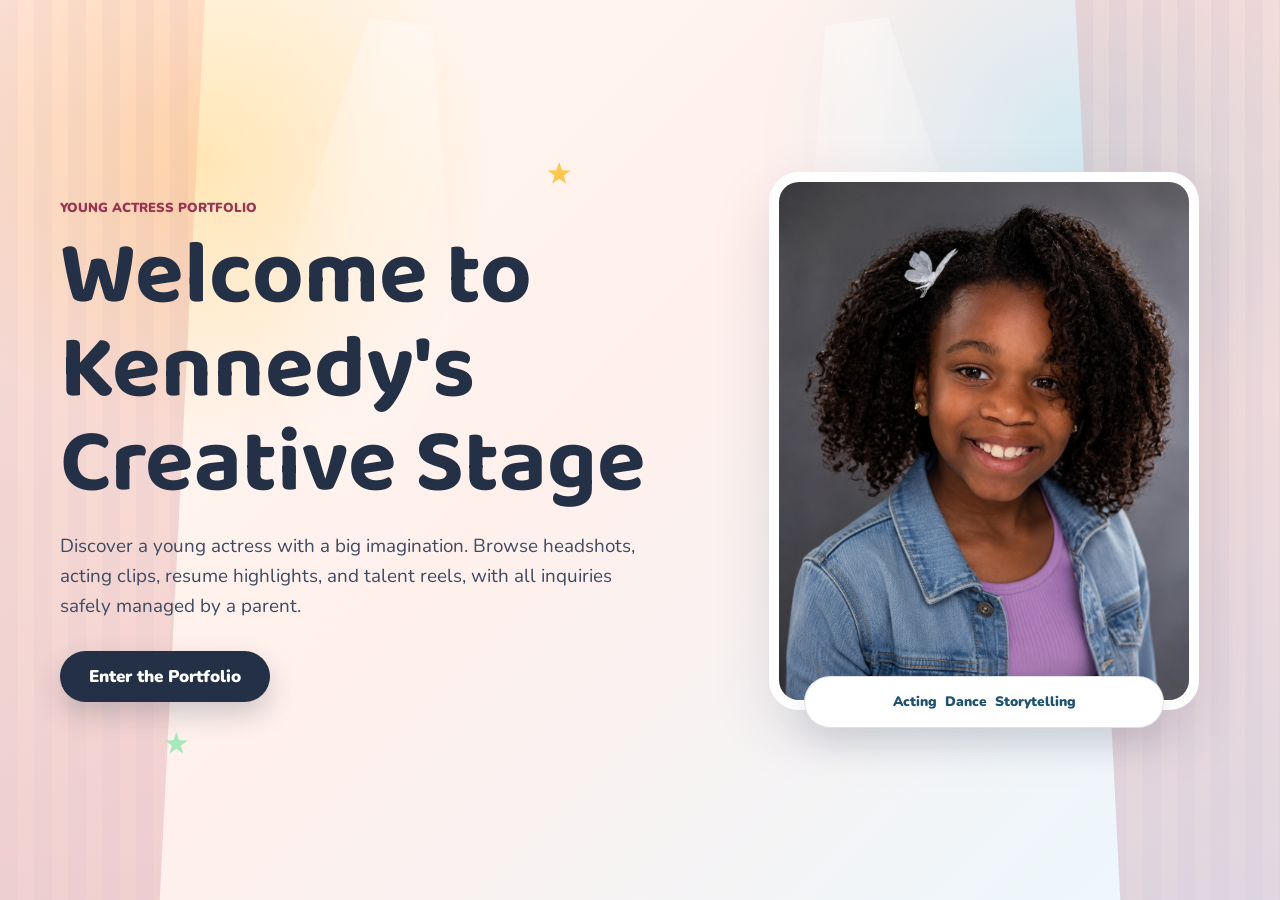
==== Kennedy_site/index.html @ 82f223d7 "Add Kennedy acting website" ====
<!doctype html>
<html lang="en">
  <head>
    <meta charset="utf-8">
    <meta name="viewport" content="width=device-width, initial-scale=1">
    <meta
      name="description"
      content="Welcome page for Kennedy's parent-managed young actress portfolio."
    >
    <title>Welcome | Kennedy Young Actress Portfolio</title>
    <link rel="preconnect" href="https://fonts.googleapis.com">
    <link rel="preconnect" href="https://fonts.gstatic.com" crossorigin>
    <link
      href="https://fonts.googleapis.com/css2?family=Baloo+2:wght@500;600;700&family=Nunito:wght@400;600;700;800&display=swap"
      rel="stylesheet"
    >
    <link rel="stylesheet" href="styles.css">
  </head>
  <body class="opening-page">
    <a class="skip-link" href="#opening">Skip to welcome</a>

    <main class="opening" id="opening">
      <div class="opening-stage" aria-hidden="true">
        <span class="curtain curtain-left"></span>
        <span class="curtain curtain-right"></span>
        <span class="opening-light opening-light-one"></span>
        <span class="opening-light opening-light-two"></span>
        <span class="opening-star star-one"></span>
        <span class="opening-star star-two"></span>
        <span class="opening-star star-three"></span>
      </div>

      <section class="opening-content reveal visible" aria-labelledby="opening-title">
        <p class="eyebrow">Young actress portfolio</p>
        <h1 id="opening-title">Welcome to Kennedy's Creative Stage</h1>
        <p>
          Discover a young actress with a big imagination. Browse headshots, acting clips,
          resume highlights, and talent reels, with all inquiries safely managed by a parent.
        </p>
        <a class="button primary opening-button" href="main.html">
          Enter the Portfolio
        </a>
      </section>

      <aside class="opening-photo reveal visible" aria-label="Portfolio preview">
        <img src="assets/opening-headshot.png" alt="Approved smiling headshot for Kennedy's acting portfolio">
        <div class="opening-badge">
          <span>Acting</span>
          <span>Dance</span>
          <span>Storytelling</span>
        </div>
      </aside>
    </main>
  </body>
</html>
---- Kennedy_site/styles.css ----
:root {
  --ink: #243045;
  --muted: #657188;
  --paper: #fffdf7;
  --peach: #ff846f;
  --gold: #ffc84d;
  --sky: #88d8f7;
  --mint: #a7e8bd;
  --lavender: #c7b7ff;
  --rose: #fff0ec;
  --blue-ink: #1d5272;
  --line: rgba(36, 48, 69, 0.14);
  --shadow: 0 22px 60px rgba(44, 45, 80, 0.13);
}

* {
  box-sizing: border-box;
}

html {
  scroll-behavior: smooth;
}

body {
  margin: 0;
  color: var(--ink);
  background: var(--paper);
  font-family: "Nunito", system-ui, -apple-system, BlinkMacSystemFont, "Segoe UI", sans-serif;
  font-size: 17px;
  line-height: 1.6;
}

img {
  display: block;
  max-width: 100%;
}

a {
  color: inherit;
}

button,
input,
select,
textarea {
  font: inherit;
}

.skip-link {
  position: absolute;
  top: 12px;
  left: 12px;
  z-index: 20;
  padding: 10px 14px;
  color: #fff;
  background: var(--ink);
  border-radius: 999px;
  transform: translateY(-140%);
  transition: transform 160ms ease;
}

.skip-link:focus {
  transform: translateY(0);
}

.site-header {
  position: sticky;
  top: 0;
  z-index: 10;
  background: rgba(255, 253, 247, 0.88);
  border-bottom: 1px solid var(--line);
  backdrop-filter: blur(18px);
}

.nav {
  display: flex;
  align-items: center;
  justify-content: space-between;
  width: min(1160px, calc(100% - 32px));
  min-height: 76px;
  margin: 0 auto;
  gap: 20px;
}

.brand {
  display: inline-flex;
  align-items: center;
  gap: 10px;
  color: var(--ink);
  font-weight: 900;
  text-decoration: none;
}

.brand-mark {
  display: grid;
  width: 42px;
  height: 42px;
  place-items: center;
  color: #fff;
  background: var(--peach);
  border: 3px solid #fff;
  border-radius: 50%;
  box-shadow: 0 8px 18px rgba(255, 132, 111, 0.35);
}

.nav-links {
  display: flex;
  align-items: center;
  gap: 6px;
}

.nav-links a {
  padding: 10px 12px;
  color: var(--blue-ink);
  font-size: 0.95rem;
  font-weight: 800;
  text-decoration: none;
  border-radius: 999px;
}

.nav-links a:hover,
.nav-links a:focus-visible {
  background: #eaf8ff;
  outline: none;
}

.menu-toggle {
  display: none;
  width: 46px;
  height: 46px;
  padding: 11px;
  background: #fff;
  border: 1px solid var(--line);
  border-radius: 50%;
}

.menu-toggle span {
  display: block;
  height: 2px;
  margin: 5px 0;
  background: var(--ink);
}

.section-band,
.section-wrap {
  position: relative;
  padding: 86px max(20px, calc((100vw - 1160px) / 2));
}

.section-band {
  background:
    radial-gradient(circle at 10% 12%, rgba(255, 200, 77, 0.27), transparent 24%),
    radial-gradient(circle at 91% 8%, rgba(136, 216, 247, 0.28), transparent 22%),
    #fff7f1;
}

.hero {
  display: grid;
  grid-template-columns: minmax(0, 1.02fr) minmax(320px, 0.78fr);
  align-items: center;
  min-height: calc(100vh - 76px);
  padding-top: 52px;
  padding-bottom: 58px;
  gap: 44px;
  overflow: hidden;
}

.hero::after {
  position: absolute;
  right: 8%;
  bottom: -28px;
  width: 210px;
  height: 72px;
  content: "";
  background: repeating-linear-gradient(90deg, var(--ink) 0 16px, #fff 16px 30px);
  border: 8px solid var(--ink);
  border-radius: 10px 10px 26px 26px;
  opacity: 0.08;
  transform: rotate(-5deg);
}

.hero-copy,
.hero-media,
.section-heading,
.about-card,
.trait-board,
.clip-card,
.gallery-item,
.resume-panel,
.resume-list,
.main-reel,
.mini-clip,
blockquote,
.contact-form,
.safety-card {
  position: relative;
  z-index: 1;
}

.eyebrow {
  margin: 0 0 10px;
  color: #9b3452;
  font-size: 0.82rem;
  font-weight: 900;
  letter-spacing: 0;
  text-transform: uppercase;
}

h1,
h2,
h3 {
  margin: 0;
  font-family: "Baloo 2", "Nunito", system-ui, sans-serif;
  line-height: 1.05;
  letter-spacing: 0;
}

h1 {
  max-width: 780px;
  font-size: clamp(3rem, 5.2vw, 4.45rem);
}

h2 {
  max-width: 760px;
  font-size: clamp(2.2rem, 4.8vw, 4rem);
}

h3 {
  font-size: 1.45rem;
}

.hero-intro {
  max-width: 690px;
  margin: 18px 0 0;
  color: #3f4b62;
  font-size: 1.12rem;
}

.hero-actions,
.filter-row {
  display: flex;
  flex-wrap: wrap;
  gap: 12px;
  margin-top: 28px;
}

.button,
.chip {
  display: inline-flex;
  min-height: 48px;
  align-items: center;
  justify-content: center;
  padding: 12px 20px;
  font-weight: 900;
  text-decoration: none;
  border: 0;
  border-radius: 999px;
  cursor: pointer;
}

.button.primary,
.chip.active {
  color: #fff;
  background: var(--ink);
  box-shadow: 0 12px 28px rgba(36, 48, 69, 0.22);
}

.button.secondary,
.chip {
  color: var(--ink);
  background: #fff;
  border: 1px solid var(--line);
}

.button:hover,
.button:focus-visible,
.chip:hover,
.chip:focus-visible {
  outline: 3px solid rgba(136, 216, 247, 0.45);
  outline-offset: 3px;
}

.hero-media {
  align-self: stretch;
  display: grid;
  align-items: end;
}

.hero-media img {
  width: min(100%, 420px);
  aspect-ratio: 2 / 3;
  object-fit: contain;
  border: 10px solid #fff;
  border-radius: 28px;
  box-shadow: var(--shadow);
}

.photo-note {
  width: min(78%, 340px);
  margin: -52px auto 0;
  padding: 16px 18px;
  color: #3a4050;
  background: #fff;
  border: 1px solid var(--line);
  border-radius: 18px;
  box-shadow: 0 14px 38px rgba(44, 45, 80, 0.12);
}

.photo-note strong {
  display: block;
  color: var(--ink);
}

.hero-art .spark {
  position: absolute;
  display: block;
  border-radius: 999px;
  animation: floaty 6s ease-in-out infinite;
}

.hero-art {
  position: absolute;
  inset: 0;
  pointer-events: none;
}

.spark-one {
  top: 24%;
  left: 4%;
  width: 90px;
  height: 90px;
  background: var(--gold);
}

.spark-two {
  top: 17%;
  right: 34%;
  width: 58px;
  height: 58px;
  background: var(--mint);
  animation-delay: -2s;
}

.spark-three {
  right: 3%;
  bottom: 22%;
  width: 76px;
  height: 76px;
  background: var(--lavender);
  animation-delay: -4s;
}

.section-heading {
  margin-bottom: 32px;
}

.about-grid {
  display: grid;
  grid-template-columns: minmax(0, 1.05fr) minmax(280px, 0.95fr);
  gap: 24px;
}

.about-card,
.trait-board,
.resume-panel,
.resume-list,
.safety-card,
.contact-form {
  background: #fff;
  border: 1px solid var(--line);
  border-radius: 24px;
  box-shadow: 0 14px 40px rgba(44, 45, 80, 0.08);
}

.about-card,
.resume-panel,
.safety-card,
.contact-form {
  padding: 28px;
}

.about-card p:last-child,
.safety-card p:last-child {
  margin-bottom: 0;
}

.trait-board {
  display: grid;
  grid-template-columns: 1fr 1fr;
  gap: 1px;
  overflow: hidden;
  background: var(--line);
}

.trait-board div {
  min-height: 150px;
  padding: 24px;
  background: #fff;
}

.trait-board span,
.clip-date,
.small-note {
  display: block;
  color: var(--muted);
  font-size: 0.92rem;
  font-weight: 800;
}

.trait-board strong {
  display: block;
  margin-top: 8px;
  font-size: 1.12rem;
  line-height: 1.25;
}

.clip-grid,
.testimonial-grid {
  display: grid;
  grid-template-columns: repeat(4, minmax(0, 1fr));
  gap: 18px;
}

.clip-card,
blockquote {
  padding: 18px;
  background: #fff;
  border: 1px solid var(--line);
  border-radius: 20px;
  box-shadow: 0 14px 36px rgba(44, 45, 80, 0.08);
}

.video-placeholder,
.main-reel {
  position: relative;
  display: grid;
  min-height: 180px;
  place-items: center;
  overflow: hidden;
  background:
    linear-gradient(135deg, rgba(255, 132, 111, 0.88), rgba(136, 216, 247, 0.84)),
    repeating-linear-gradient(90deg, rgba(255, 255, 255, 0.24) 0 10px, transparent 10px 20px);
  border-radius: 16px;
}

.video-placeholder::before,
.main-reel::before {
  position: absolute;
  inset: auto 20% 0;
  height: 70%;
  content: "";
  background: radial-gradient(ellipse at center, rgba(255, 255, 255, 0.7), transparent 70%);
  clip-path: polygon(42% 0, 58% 0, 100% 100%, 0 100%);
  opacity: 0.62;
  animation: spotlight 4.2s ease-in-out infinite alternate;
}

.clip-video {
  display: block;
  width: 100%;
  min-height: 180px;
  object-fit: contain;
  background: var(--ink);
  border-radius: 16px;
}

.clip-video-landscape {
  aspect-ratio: 16 / 9;
}

.play-icon {
  position: relative;
  z-index: 1;
  display: grid;
  width: 58px;
  height: 58px;
  place-items: center;
  background: #fff;
  border-radius: 50%;
  box-shadow: 0 12px 24px rgba(36, 48, 69, 0.18);
}

.play-icon::after {
  width: 0;
  height: 0;
  margin-left: 5px;
  content: "";
  border-top: 12px solid transparent;
  border-bottom: 12px solid transparent;
  border-left: 18px solid var(--peach);
}

.play-icon.large {
  width: 80px;
  height: 80px;
}

.clip-card p {
  margin-bottom: 0;
}

.gallery-grid {
  display: grid;
  grid-template-columns: 1.2fr 0.8fr 0.8fr;
  gap: 18px;
}

.gallery-item {
  margin: 0;
  overflow: hidden;
  background: #fff;
  border: 1px solid var(--line);
  border-radius: 20px;
  box-shadow: 0 14px 36px rgba(44, 45, 80, 0.08);
}

.gallery-item.feature {
  grid-row: span 2;
}

.gallery-item img,
.gallery-placeholder,
.gallery-video {
  width: 100%;
  min-height: 250px;
  aspect-ratio: 1 / 1;
  object-fit: cover;
}

.gallery-video {
  display: block;
  background: var(--ink);
}

.headshot-showcase {
  margin-top: 28px;
}

.headshot-showcase h3 {
  margin-bottom: 14px;
}

.headshot-grid {
  display: grid;
  grid-template-columns: repeat(4, minmax(0, 1fr));
  gap: 18px;
}

.headshot-card {
  margin: 0;
  overflow: hidden;
  background: #fff;
  border: 1px solid var(--line);
  border-radius: 20px;
  box-shadow: 0 14px 36px rgba(44, 45, 80, 0.08);
}

.headshot-card img {
  width: 100%;
  aspect-ratio: 2 / 3;
  object-fit: contain;
  background: #eef5f1;
}

.gallery-item.feature img {
  min-height: 530px;
  aspect-ratio: 2 / 3;
  object-fit: contain;
  background: #eef5f1;
}

.gallery-placeholder {
  background:
    radial-gradient(circle at 72% 28%, #fff 0 7%, transparent 8%),
    linear-gradient(135deg, var(--sky), var(--mint));
}

.gallery-placeholder.script {
  background:
    linear-gradient(90deg, transparent 48%, rgba(36, 48, 69, 0.1) 49% 51%, transparent 52%),
    repeating-linear-gradient(0deg, #fff 0 22px, #e8f5ff 22px 24px);
}

.gallery-placeholder.dance {
  background:
    radial-gradient(circle at 30% 30%, #fff 0 10%, transparent 11%),
    conic-gradient(from 70deg, var(--peach), var(--gold), var(--lavender), var(--sky), var(--peach));
}

.gallery-placeholder.spotlight {
  background:
    radial-gradient(ellipse at center bottom, rgba(255, 255, 255, 0.8), transparent 48%),
    linear-gradient(135deg, #23304a, #6d5cc5 50%, #ff846f);
}

figcaption {
  padding: 14px 16px 16px;
  color: #3f4b62;
  font-size: 0.95rem;
  font-weight: 800;
}

.resume-layout,
.contact-layout,
.reel-layout {
  display: grid;
  grid-template-columns: 0.72fr 1.28fr;
  gap: 24px;
  align-items: start;
}

.resume-panel {
  position: sticky;
  top: 100px;
}

.resume-panel .button {
  margin-top: 18px;
}

.resume-columns {
  display: grid;
  grid-template-columns: 1fr 1fr;
  gap: 18px;
}

.resume-list {
  padding: 22px;
}

.resume-list ul {
  padding-left: 22px;
  margin-bottom: 0;
}

.main-reel {
  min-height: 430px;
  color: #fff;
  border: 8px solid #fff;
  box-shadow: var(--shadow);
}

.main-reel p {
  position: relative;
  z-index: 1;
  margin: 12px 0 0;
  font-size: 1.2rem;
  font-weight: 900;
}

.supporting-clips {
  display: grid;
  gap: 16px;
}

.mini-clip {
  display: grid;
  grid-template-columns: 58px 1fr;
  gap: 16px;
  align-items: center;
  padding: 18px;
  background: #fff;
  border: 1px solid var(--line);
  border-radius: 18px;
}

.mini-clip span {
  display: grid;
  width: 58px;
  height: 58px;
  place-items: center;
  color: #fff;
  font-weight: 900;
  background: var(--peach);
  border-radius: 50%;
}

.mini-clip p,
blockquote p {
  margin: 6px 0 0;
}

blockquote {
  margin: 0;
}

blockquote p {
  font-size: 1.05rem;
  font-weight: 700;
}

cite {
  display: block;
  margin-top: 18px;
  color: var(--muted);
  font-style: normal;
  font-weight: 900;
}

.contact-layout {
  grid-template-columns: minmax(0, 1fr) 360px;
}

.contact-form {
  display: grid;
  grid-template-columns: 1fr 1fr;
  gap: 18px;
}

.contact-form label {
  display: grid;
  gap: 8px;
  color: var(--blue-ink);
  font-weight: 900;
}

.contact-form label:nth-last-of-type(1),
.contact-form button {
  grid-column: 1 / -1;
}

input,
select,
textarea {
  width: 100%;
  color: var(--ink);
  background: #fffdfb;
  border: 1px solid var(--line);
  border-radius: 14px;
  padding: 13px 14px;
}

textarea {
  resize: vertical;
}

input:focus,
select:focus,
textarea:focus {
  border-color: var(--blue-ink);
  outline: 3px solid rgba(136, 216, 247, 0.35);
}

.safety-card {
  background: #f1fbff;
}

.social-placeholders {
  display: flex;
  gap: 10px;
  margin-top: 22px;
}

.social-placeholders a {
  display: grid;
  width: 44px;
  height: 44px;
  place-items: center;
  color: #fff;
  font-size: 0.82rem;
  font-weight: 900;
  text-decoration: none;
  background: var(--ink);
  border-radius: 50%;
}

.site-footer {
  display: flex;
  align-items: center;
  justify-content: space-between;
  gap: 16px;
  padding: 28px max(20px, calc((100vw - 1160px) / 2));
  color: #fff;
  background: var(--ink);
}

.site-footer a {
  font-weight: 900;
}

.opening-page {
  min-height: 100vh;
  overflow-x: hidden;
  background:
    radial-gradient(circle at 16% 18%, rgba(255, 200, 77, 0.35), transparent 22%),
    radial-gradient(circle at 84% 16%, rgba(136, 216, 247, 0.34), transparent 24%),
    linear-gradient(135deg, #fffaf0 0%, #fff0ec 47%, #eaf8ff 100%);
}

.opening {
  position: relative;
  display: grid;
  grid-template-columns: minmax(0, 0.98fr) minmax(300px, 0.72fr);
  width: min(1160px, calc(100% - 40px));
  min-height: 100vh;
  align-items: center;
  gap: 46px;
  margin: 0 auto;
  padding: 64px 0;
}

.opening-stage {
  position: absolute;
  inset: 0;
  pointer-events: none;
}

.curtain {
  position: fixed;
  top: 0;
  bottom: 0;
  width: 16vw;
  min-width: 90px;
  opacity: 0.18;
  background:
    repeating-linear-gradient(90deg, rgba(155, 52, 82, 0.36) 0 18px, rgba(255, 132, 111, 0.2) 18px 34px),
    linear-gradient(180deg, var(--peach), #9b3452);
}

.curtain-left {
  left: 0;
  clip-path: polygon(0 0, 100% 0, 78% 100%, 0 100%);
}

.curtain-right {
  right: 0;
  clip-path: polygon(0 0, 100% 0, 100% 100%, 22% 100%);
}

.opening-light {
  position: absolute;
  top: 2%;
  width: 34%;
  height: 92%;
  opacity: 0.44;
  background: radial-gradient(ellipse at top, rgba(255, 255, 255, 0.95), rgba(255, 255, 255, 0.18) 38%, transparent 70%);
  clip-path: polygon(42% 0, 58% 0, 100% 100%, 0 100%);
  animation: spotlight 4.6s ease-in-out infinite alternate;
}

.opening-light-one {
  left: 8%;
  transform: rotate(7deg);
}

.opening-light-two {
  right: 10%;
  animation-delay: -1.8s;
  transform: rotate(-7deg);
}

.opening-star {
  position: absolute;
  width: 24px;
  height: 24px;
  background: var(--gold);
  clip-path: polygon(50% 0, 62% 34%, 98% 35%, 69% 56%, 79% 91%, 50% 70%, 21% 91%, 31% 56%, 2% 35%, 38% 34%);
  animation: floaty 5s ease-in-out infinite;
}

.star-one {
  top: 18%;
  left: 42%;
}

.star-two {
  right: 5%;
  bottom: 26%;
  background: var(--lavender);
  animation-delay: -1.2s;
}

.star-three {
  bottom: 16%;
  left: 9%;
  background: var(--mint);
  animation-delay: -2.4s;
}

.opening-content,
.opening-photo {
  position: relative;
  z-index: 1;
}

.opening-content {
  max-width: 680px;
  padding: 34px 0;
}

.opening-content h1 {
  font-size: clamp(3.15rem, 7vw, 6.2rem);
}

.opening-content p:not(.eyebrow) {
  max-width: 590px;
  margin: 20px 0 0;
  color: #3f4b62;
  font-size: 1.18rem;
}

.opening-button {
  margin-top: 30px;
  min-width: 210px;
}

.opening-photo {
  display: grid;
  justify-items: center;
}

.opening-photo img {
  width: min(100%, 430px);
  aspect-ratio: 4 / 5;
  object-fit: cover;
  border: 10px solid #fff;
  border-radius: 30px;
  box-shadow: var(--shadow);
}

.opening-badge {
  display: flex;
  flex-wrap: wrap;
  justify-content: center;
  gap: 8px;
  width: min(92%, 360px);
  margin-top: -34px;
  padding: 14px;
  background: #fff;
  border: 1px solid var(--line);
  border-radius: 999px;
  box-shadow: 0 14px 34px rgba(36, 48, 69, 0.12);
}

.opening-badge span {
  color: var(--blue-ink);
  font-size: 0.86rem;
  font-weight: 900;
}

.reveal {
  opacity: 0;
  transform: translateY(24px);
  transition: opacity 620ms ease, transform 620ms ease;
}

.reveal.visible {
  opacity: 1;
  transform: translateY(0);
}

@keyframes floaty {
  0%,
  100% {
    transform: translateY(0);
  }
  50% {
    transform: translateY(-16px);
  }
}

@keyframes spotlight {
  from {
    transform: translateX(-8%) skewX(-3deg);
  }
  to {
    transform: translateX(8%) skewX(3deg);
  }
}

@media (prefers-reduced-motion: reduce) {
  html {
    scroll-behavior: auto;
  }

  *,
  *::before,
  *::after {
    animation-duration: 0.001ms !important;
    animation-iteration-count: 1 !important;
    transition-duration: 0.001ms !important;
  }

  .reveal {
    opacity: 1;
    transform: none;
  }
}

@media (max-width: 980px) {
  .menu-toggle {
    display: block;
  }

  .nav-links {
    position: absolute;
    top: 76px;
    right: 16px;
    left: 16px;
    display: none;
    flex-direction: column;
    align-items: stretch;
    padding: 14px;
    background: #fff;
    border: 1px solid var(--line);
    border-radius: 18px;
    box-shadow: var(--shadow);
  }

  .nav-links.open {
    display: flex;
  }

  .hero,
  .about-grid,
  .resume-layout,
  .reel-layout,
  .contact-layout {
    grid-template-columns: 1fr;
  }

  .clip-grid,
  .testimonial-grid,
  .headshot-grid {
    grid-template-columns: 1fr 1fr;
  }

  .resume-panel {
    position: static;
  }

  .contact-layout {
    gap: 18px;
  }

  .opening {
    grid-template-columns: 1fr;
    gap: 30px;
    padding-top: 44px;
  }

  .opening-content {
    max-width: 720px;
    padding: 0;
  }

  .opening-photo img {
    width: min(100%, 360px);
  }
}

@media (max-width: 720px) {
  body {
    font-size: 16px;
  }

  .section-band,
  .section-wrap {
    padding-top: 62px;
    padding-bottom: 62px;
  }

  .hero {
    min-height: auto;
    padding-top: 56px;
  }

  h1 {
    font-size: clamp(2.45rem, 12vw, 3.35rem);
  }

  .opening {
    width: min(100% - 32px, 560px);
    padding-top: 36px;
    padding-bottom: 50px;
  }

  .opening-content h1 {
    font-size: clamp(2.7rem, 14vw, 4rem);
  }

  .opening-content p:not(.eyebrow) {
    font-size: 1.04rem;
  }

  .opening-button {
    width: 100%;
  }

  .opening-photo img {
    border-width: 7px;
    border-radius: 22px;
  }

  .opening-badge {
    width: calc(100% - 22px);
    border-radius: 18px;
  }

  .hero-intro {
    font-size: 1.05rem;
  }

  .hero-media img {
    border-width: 7px;
    border-radius: 22px;
  }

  .photo-note {
    width: calc(100% - 26px);
  }

  .trait-board,
  .resume-columns,
  .contact-form,
  .clip-grid,
  .testimonial-grid,
  .gallery-grid,
  .headshot-grid {
    grid-template-columns: 1fr;
  }

  .gallery-item.feature {
    grid-row: auto;
  }

  .gallery-item.feature img,
  .main-reel {
    min-height: 330px;
  }

  .contact-form label:nth-last-of-type(1),
  .contact-form button {
    grid-column: auto;
  }

  .site-footer {
    flex-direction: column;
    align-items: flex-start;
  }
}
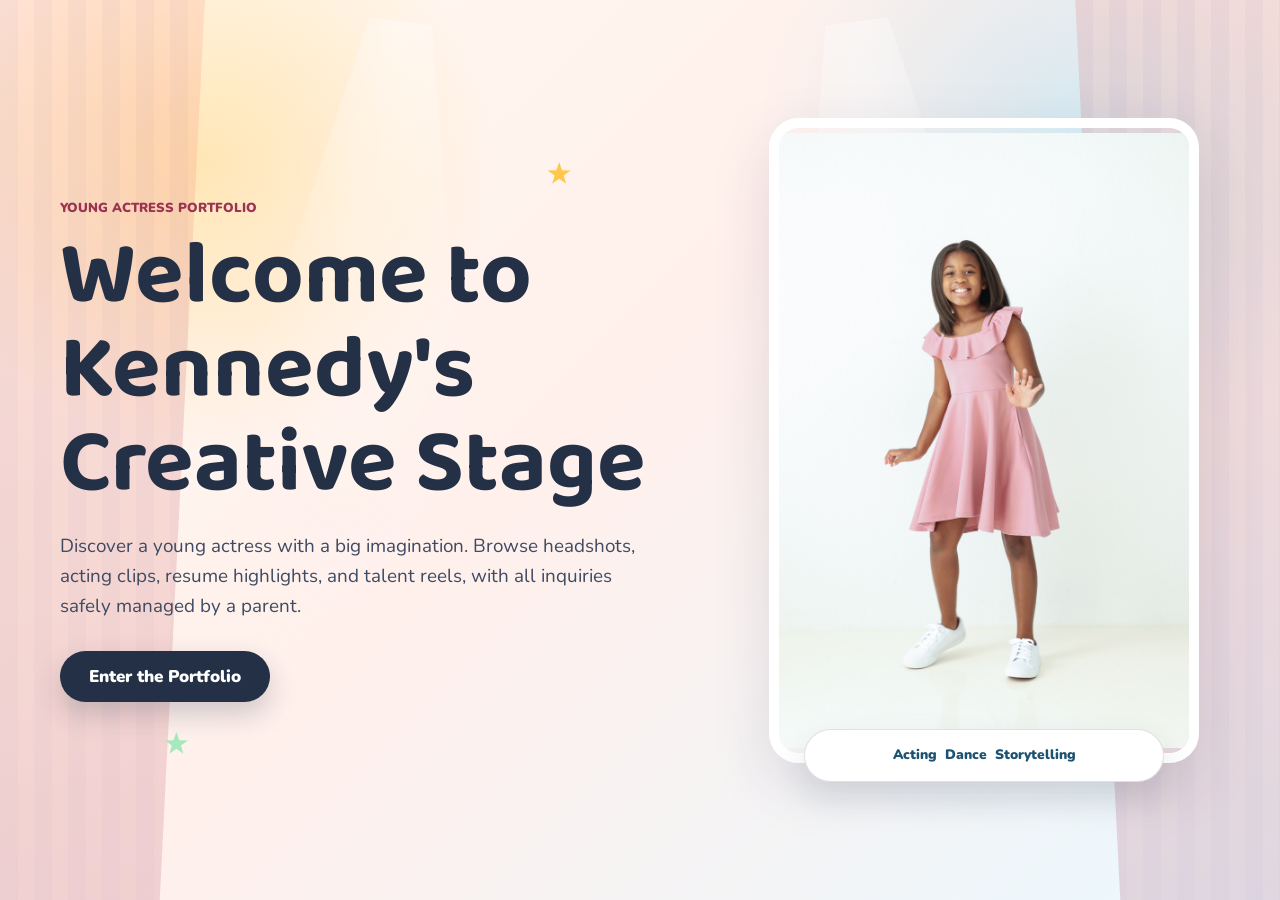
==== commit 1d128495: "updating welcome page picture" ====
--- a/Kennedy_site/index.html
+++ b/Kennedy_site/index.html
@@ -43,7 +43,7 @@
       </section>
 
       <aside class="opening-photo reveal visible" aria-label="Portfolio preview">
-        <img src="assets/opening-headshot.png" alt="Approved smiling headshot for Kennedy's acting portfolio">
+        <img src="assets/opening-portrait.jpg" alt="Kennedy smiling in a pink dress and white sneakers">
         <div class="opening-badge">
           <span>Acting</span>
           <span>Dance</span>
--- a/Kennedy_site/styles.css
+++ b/Kennedy_site/styles.css
@@ -468,6 +468,21 @@
   aspect-ratio: 16 / 9;
 }
 
+.coming-soon-label {
+  position: relative;
+  z-index: 1;
+  padding: 12px 18px;
+  color: var(--ink);
+  font-size: 0.9rem;
+  font-weight: 800;
+  letter-spacing: 0;
+  text-transform: uppercase;
+  background: rgba(255, 255, 255, 0.92);
+  border: 1px solid rgba(255, 255, 255, 0.78);
+  border-radius: 999px;
+  box-shadow: 0 12px 24px rgba(36, 48, 69, 0.18);
+}
+
 .play-icon {
   position: relative;
   z-index: 1;
@@ -576,6 +591,8 @@
 }
 
 .gallery-placeholder.script {
+  display: grid;
+  place-items: center;
   background:
     linear-gradient(90deg, transparent 48%, rgba(36, 48, 69, 0.1) 49% 51%, transparent 52%),
     repeating-linear-gradient(0deg, #fff 0 22px, #e8f5ff 22px 24px);
@@ -911,8 +928,8 @@
 
 .opening-photo img {
   width: min(100%, 430px);
-  aspect-ratio: 4 / 5;
-  object-fit: cover;
+  aspect-ratio: 2 / 3;
+  object-fit: contain;
   border: 10px solid #fff;
   border-radius: 30px;
   box-shadow: var(--shadow);
